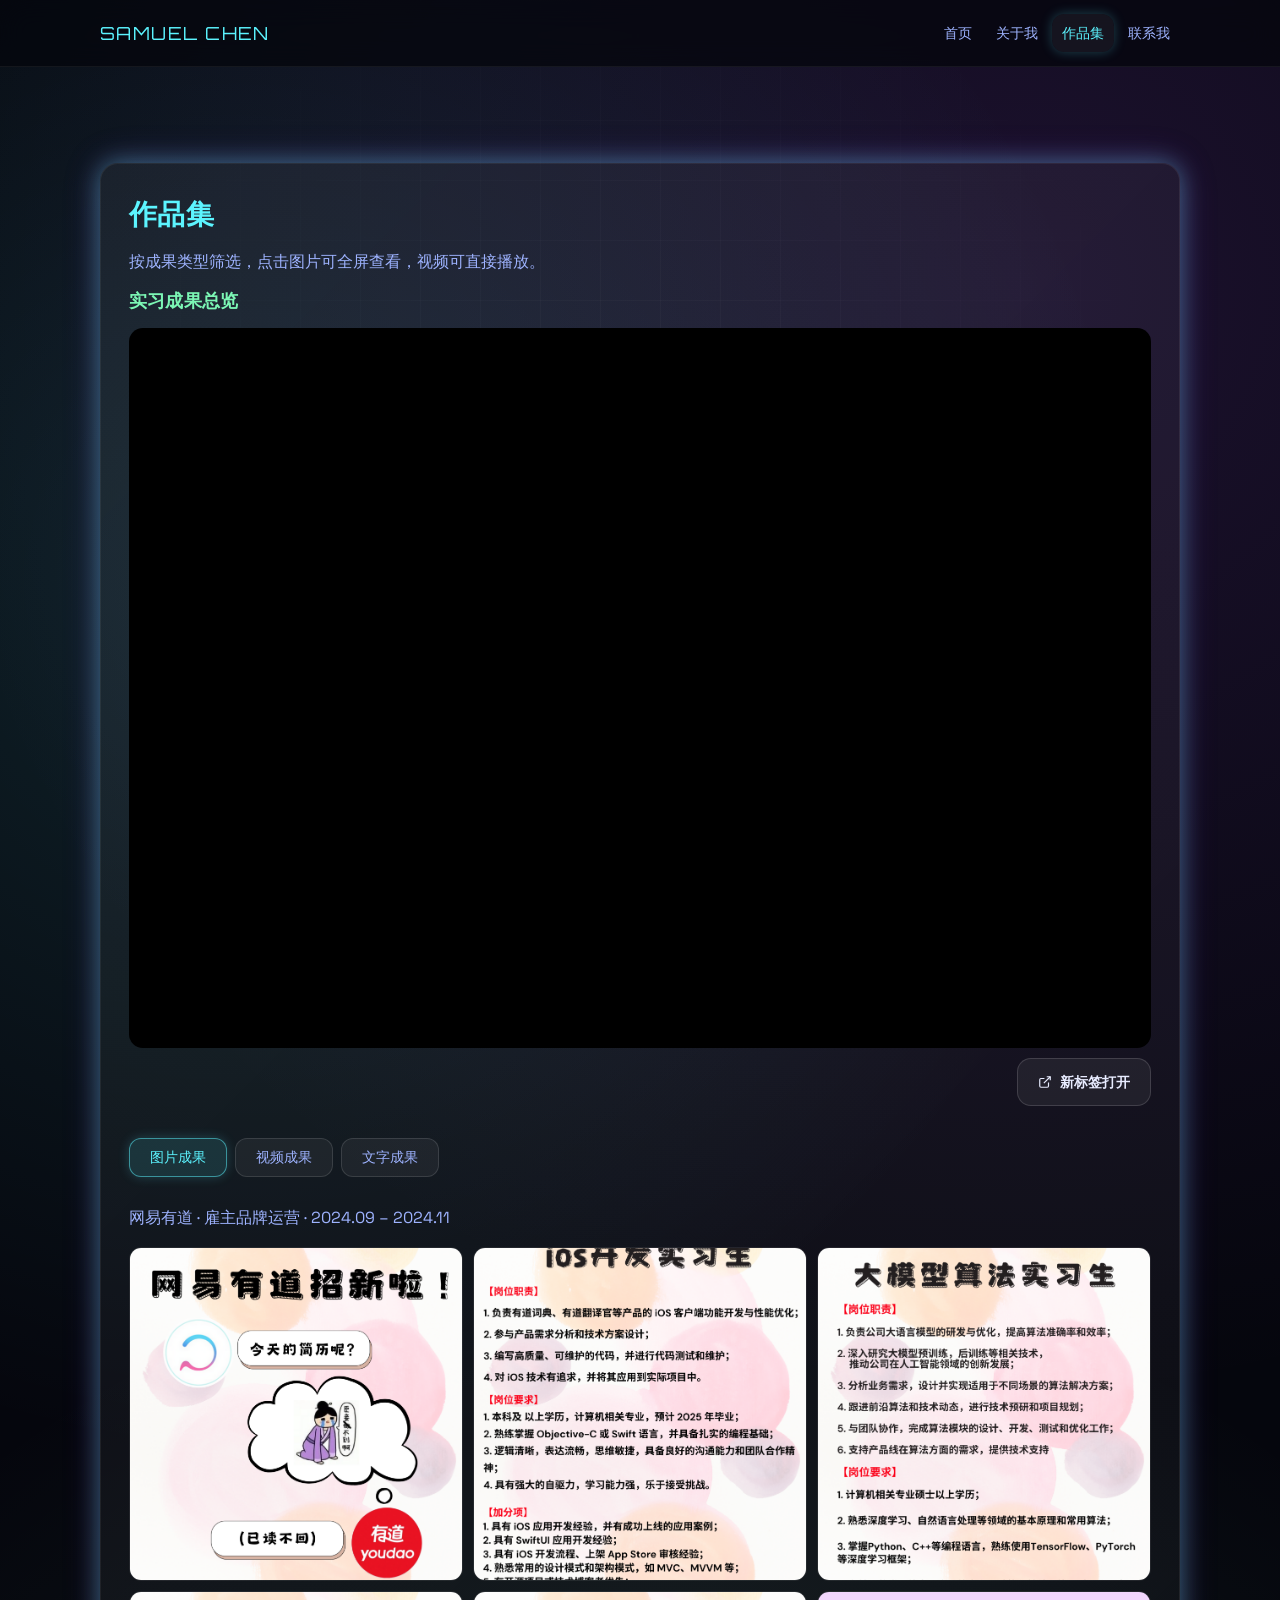
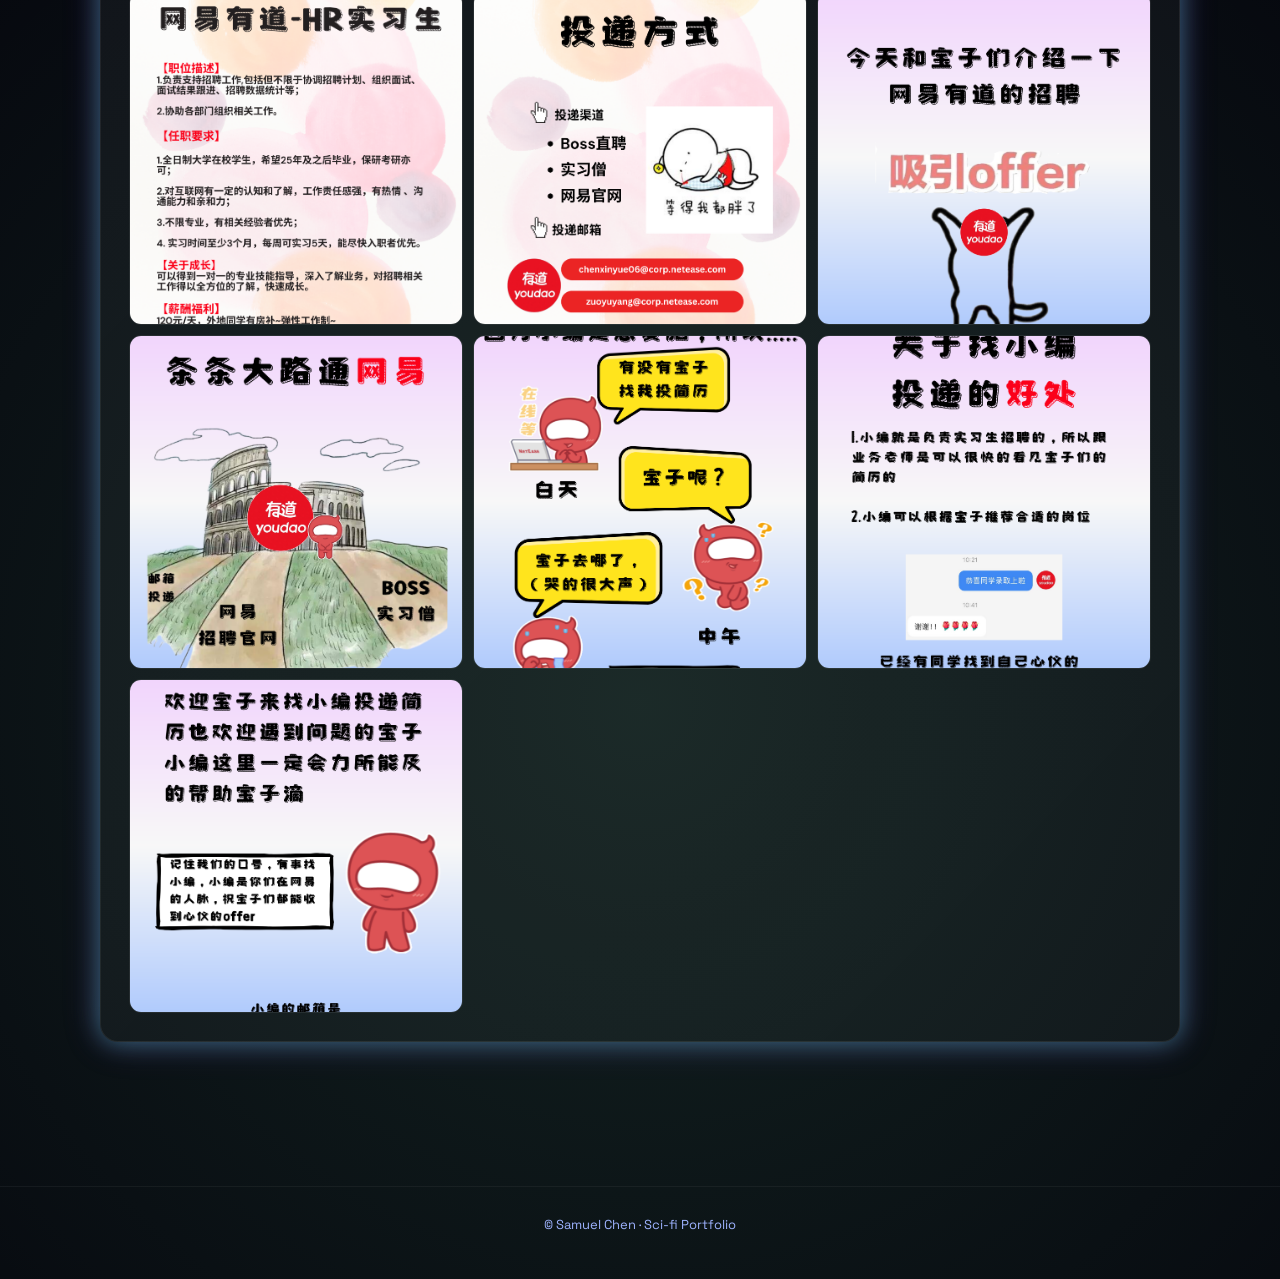
==== works.html @ e53968cc "Rebuild: multi-page portfolio with real assets - 4 independent pages: home, about, works, contact - " ====
<!DOCTYPE html>
<html lang="zh-CN">
<head>
  <meta charset="UTF-8" />
  <meta name="viewport" content="width=device-width, initial-scale=1.0" />
  <title>Samuel Chen | 作品集</title>
  <link rel="preconnect" href="https://fonts.googleapis.com">
  <link rel="preconnect" href="https://fonts.gstatic.com" crossorigin>
  <link href="https://fonts.googleapis.com/css2?family=Space+Grotesk:wght@400;500;600;700&family=Orbitron:wght@600&display=swap" rel="stylesheet">
  <link rel="stylesheet" href="style.css">
  <style>
    .tabs {
      display: flex;
      gap: 8px;
      margin-bottom: 28px;
      flex-wrap: wrap;
    }
    .tab {
      padding: 9px 20px;
      border-radius: 12px;
      border: 1px solid rgba(255,255,255,0.12);
      background: var(--panel);
      color: var(--muted);
      font-size: 14px;
      font-weight: 500;
      cursor: pointer;
      transition: all 0.2s;
      font-family: inherit;
    }
    .tab:hover { color: var(--text); border-color: rgba(92,244,255,0.3); }
    .tab.active {
      background: rgba(92,244,255,0.12);
      border-color: rgba(92,244,255,0.5);
      color: var(--neon1);
      box-shadow: 0 0 12px rgba(92,244,255,0.2);
    }
    .tab-panel { display: none; }
    .tab-panel.active { display: block; }
  </style>
</head>
<body>
  <header>
    <div class="nav">
      <a class="brand" href="index.html">Samuel Chen</a>
      <nav>
        <a href="index.html">首页</a>
        <a href="about.html">关于我</a>
        <a href="works.html" class="active">作品集</a>
        <a href="contact.html">联系我</a>
      </nav>
    </div>
  </header>

  <main class="container">
    <section>
      <h2>作品集</h2>
      <p>按成果类型筛选，点击图片可全屏查看，视频可直接播放。</p>

      <!-- 实习成果总览 PDF -->
      <div style="margin-bottom:32px;">
        <h3 style="color:var(--accent);margin-bottom:12px;">实习成果总览</h3>
        <iframe
          src="assets/internship.pdf"
          style="width:100%;height:80vh;border:none;border-radius:14px;background:#000;display:block;"
          title="实习成果">
        </iframe>
        <div style="margin-top:10px;text-align:right;">
          <a class="btn secondary" href="assets/internship.pdf" target="_blank" rel="noopener">
            <svg width="14" height="14" viewBox="0 0 24 24" fill="none" stroke="currentColor" stroke-width="2"><path d="M18 13v6a2 2 0 0 1-2 2H5a2 2 0 0 1-2-2V8a2 2 0 0 1 2-2h6"/><polyline points="15,3 21,3 21,9"/><line x1="10" y1="14" x2="21" y2="3"/></svg>
            新标签打开
          </a>
        </div>
      </div>

      <div class="tabs">
        <button class="tab active" data-tab="image">图片成果</button>
        <button class="tab" data-tab="video">视频成果</button>
        <button class="tab" data-tab="text">文字成果</button>
      </div>

      <!-- ① 图片成果 -->
      <div class="tab-panel active" id="panel-image">
        <p style="color:var(--muted);margin-bottom:16px;">网易有道 · 雇主品牌运营 · 2024.09 – 2024.11</p>
        <div class="gallery-grid">
          <div class="gallery-item" data-idx="0"><img src="assets/images/img1.png" alt="网易有道 图文成果 1" loading="lazy"></div>
          <div class="gallery-item" data-idx="1"><img src="assets/images/img2.png" alt="网易有道 图文成果 2" loading="lazy"></div>
          <div class="gallery-item" data-idx="2"><img src="assets/images/img3.png" alt="网易有道 图文成果 3" loading="lazy"></div>
          <div class="gallery-item" data-idx="3"><img src="assets/images/img4.png" alt="网易有道 图文成果 4" loading="lazy"></div>
          <div class="gallery-item" data-idx="4"><img src="assets/images/img5.png" alt="网易有道 图文成果 5" loading="lazy"></div>
          <div class="gallery-item" data-idx="5"><img src="assets/images/img6.png" alt="网易有道 图文成果 6" loading="lazy"></div>
          <div class="gallery-item" data-idx="6"><img src="assets/images/img7.png" alt="网易有道 图文成果 7" loading="lazy"></div>
          <div class="gallery-item" data-idx="7"><img src="assets/images/img8.png" alt="网易有道 图文成果 8" loading="lazy"></div>
          <div class="gallery-item" data-idx="8"><img src="assets/images/img9.png" alt="网易有道 图文成果 9" loading="lazy"></div>
          <div class="gallery-item" data-idx="9"><img src="assets/images/img10.png" alt="网易有道 图文成果 10" loading="lazy"></div>
        </div>
      </div>

      <!-- ② 视频成果 -->
      <div class="tab-panel" id="panel-video">
        <p style="color:var(--muted);margin-bottom:16px;">百度 · 品牌运营 · 2024.11 – 2025.02</p>
        <div class="video-list">
          <div class="video-card">
            <video controls preload="metadata" src="assets/videos/video1.mp4"></video>
            <div class="video-info">
              <h3>百度品牌短视频（一）</h3>
              <p>品牌运营 · 2024.11 – 2025.02 | 原创内容策划与脚本创作，推动账号持续增长，单条最高曝光 10w+。</p>
              <div class="metrics"><span class="metric">10w+ 曝光</span><span class="metric">粉丝月增 8%</span><span class="metric">互动 +40%</span></div>
            </div>
          </div>

          <div class="video-card">
            <video controls preload="metadata" src="assets/videos/video2.mp4"></video>
            <div class="video-info">
              <h3>百度品牌短视频（二）</h3>
              <p>品牌运营 · 2024.11 – 2025.02 | 原创内容策划与脚本创作，热点监测与物料迭代，全程数据追踪。</p>
              <div class="metrics"><span class="metric">10w+ 曝光</span><span class="metric">粉丝月增 8%</span><span class="metric">互动 +40%</span></div>
            </div>
          </div>

          <div class="video-card">
            <video controls preload="metadata" src="assets/videos/video3.mp4"></video>
            <div class="video-info">
              <h3>百度品牌短剧</h3>
              <p>品牌运营 · 2024.11 – 2025.02 | 短剧形式的品牌内容，结合热点进行创意策划与执行。</p>
              <div class="metrics"><span class="metric">10w+ 曝光</span><span class="metric">粉丝月增 8%</span><span class="metric">互动 +40%</span></div>
            </div>
          </div>
        </div>
      </div>

      <!-- ③ 文字成果 -->
      <div class="tab-panel" id="panel-text">
        <p style="color:var(--muted);margin-bottom:16px;">百度 · 品牌运营 · 2024.11 – 2025.02</p>
        <div class="text-works">
          <div class="text-work-card">
            <div class="tw-info">
              <h3>年度盛典活动脚本</h3>
              <p>百度品牌运营实习期间独立撰写的大型活动全程脚本，涵盖流程设计、串词与执行说明。</p>
            </div>
            <a class="btn" href="assets/script.pdf" target="_blank" rel="noopener">
              <svg width="15" height="15" viewBox="0 0 24 24" fill="none" stroke="currentColor" stroke-width="2"><path d="M14 2H6a2 2 0 0 0-2 2v16a2 2 0 0 0 2 2h12a2 2 0 0 0 2-2V8z"/><polyline points="14,2 14,8 20,8"/></svg>
              查看文档
            </a>
          </div>

          <div class="text-work-card">
            <div class="tw-info">
              <h3>微信公众号文章（一）</h3>
              <p>百度品牌运营期间发布的原创公众号内容，点击在微信内阅读完整文章。</p>
            </div>
            <a class="btn secondary" href="https://mp.weixin.qq.com/s/tUZ1aU0A4xrUJDQrZBd_hg" target="_blank" rel="noopener">
              <svg width="15" height="15" viewBox="0 0 24 24" fill="none" stroke="currentColor" stroke-width="2"><path d="M18 13v6a2 2 0 0 1-2 2H5a2 2 0 0 1-2-2V8a2 2 0 0 1 2-2h6"/><polyline points="15,3 21,3 21,9"/><line x1="10" y1="14" x2="21" y2="3"/></svg>
              阅读原文
            </a>
          </div>

          <div class="text-work-card">
            <div class="tw-info">
              <h3>微信公众号文章（二）</h3>
              <p>百度品牌运营期间发布的原创公众号内容，点击在微信内阅读完整文章。</p>
            </div>
            <a class="btn secondary" href="https://mp.weixin.qq.com/s/Zui4_V0r4p8BvNAbmGuzNw" target="_blank" rel="noopener">
              <svg width="15" height="15" viewBox="0 0 24 24" fill="none" stroke="currentColor" stroke-width="2"><path d="M18 13v6a2 2 0 0 1-2 2H5a2 2 0 0 1-2-2V8a2 2 0 0 1 2-2h6"/><polyline points="15,3 21,3 21,9"/><line x1="10" y1="14" x2="21" y2="3"/></svg>
              阅读原文
            </a>
          </div>
        </div>
      </div>

    </section>
  </main>

  <footer>© Samuel Chen · Sci-fi Portfolio</footer>

  <!-- Lightbox -->
  <div class="lightbox" id="lightbox" onclick="if(event.target===this)closeLightbox()">
    <button class="lb-close" onclick="closeLightbox()">✕</button>
    <button class="lb-prev" onclick="shiftLightbox(-1)">‹</button>
    <img id="lbImg" src="" alt="">
    <button class="lb-next" onclick="shiftLightbox(1)">›</button>
  </div>

  <script>
    // Tab 切换
    document.querySelectorAll('.tab').forEach(btn => {
      btn.addEventListener('click', () => {
        document.querySelectorAll('.tab').forEach(t => t.classList.remove('active'));
        document.querySelectorAll('.tab-panel').forEach(p => p.classList.remove('active'));
        btn.classList.add('active');
        document.getElementById('panel-' + btn.dataset.tab).classList.add('active');
      });
    });

    // Lightbox
    const images = Array.from({length: 10}, (_, i) => `assets/images/img${i+1}.png`);
    let current = 0;

    document.querySelectorAll('.gallery-item').forEach(item => {
      item.addEventListener('click', () => openLightbox(parseInt(item.dataset.idx)));
    });

    function openLightbox(idx) {
      current = idx;
      document.getElementById('lbImg').src = images[idx];
      document.getElementById('lightbox').classList.add('open');
      document.body.style.overflow = 'hidden';
    }
    function closeLightbox() {
      document.getElementById('lightbox').classList.remove('open');
      document.body.style.overflow = '';
    }
    function shiftLightbox(dir) {
      current = (current + dir + images.length) % images.length;
      document.getElementById('lbImg').src = images[current];
    }
    document.addEventListener('keydown', e => {
      if (!document.getElementById('lightbox').classList.contains('open')) return;
      if (e.key === 'Escape') closeLightbox();
      if (e.key === 'ArrowLeft') shiftLightbox(-1);
      if (e.key === 'ArrowRight') shiftLightbox(1);
    });
  </script>
</body>
</html>
---- style.css ----
:root {
  --bg: #05060d;
  --panel: rgba(255, 255, 255, 0.05);
  --panel-strong: rgba(255, 255, 255, 0.08);
  --grid: rgba(255, 255, 255, 0.06);
  --text: #e8ecff;
  --muted: #9eb3ff;
  --neon1: #5cf4ff;
  --neon2: #a855f7;
  --accent: #7cf7b5;
  --shadow: 0 0 24px rgba(92, 244, 255, 0.35), 0 0 36px rgba(168, 85, 247, 0.25);
  --radius: 18px;
  --max-width: 1120px;
}
* { box-sizing: border-box; }
body {
  margin: 0;
  font-family: "Space Grotesk", "Inter", system-ui, -apple-system, sans-serif;
  color: var(--text);
  background: radial-gradient(circle at 20% 20%, rgba(92, 244, 255, 0.12), transparent 35%),
              radial-gradient(circle at 80% 10%, rgba(168, 85, 247, 0.14), transparent 40%),
              radial-gradient(circle at 50% 80%, rgba(124, 247, 181, 0.12), transparent 45%),
              var(--bg);
  min-height: 100vh;
  line-height: 1.6;
}
body::before {
  content: "";
  position: fixed;
  inset: 0;
  background-image:
    linear-gradient(var(--grid) 1px, transparent 1px),
    linear-gradient(90deg, var(--grid) 1px, transparent 1px);
  background-size: 60px 60px;
  mask-image: radial-gradient(circle at 50% 50%, rgba(0,0,0,0.55), rgba(0,0,0,0.05) 70%, transparent 80%);
  pointer-events: none;
  z-index: -1;
}
header {
  position: sticky;
  top: 0;
  z-index: 100;
  backdrop-filter: blur(14px);
  background: rgba(5, 6, 13, 0.75);
  border-bottom: 1px solid rgba(255, 255, 255, 0.06);
}
.nav {
  margin: 0 auto;
  max-width: var(--max-width);
  padding: 14px 20px;
  display: flex;
  align-items: center;
  justify-content: space-between;
  gap: 12px;
}
.brand {
  font-family: "Orbitron", sans-serif;
  font-size: 18px;
  letter-spacing: 0.08em;
  color: var(--neon1);
  text-transform: uppercase;
  text-decoration: none;
}
nav {
  display: flex;
  flex-wrap: wrap;
  gap: 4px;
}
nav a {
  color: var(--muted);
  text-decoration: none;
  font-size: 14px;
  padding: 8px 10px;
  border-radius: 12px;
  transition: all 0.2s ease;
}
nav a:hover, nav a.active {
  color: var(--text);
  background: var(--panel);
  box-shadow: 0 0 12px rgba(92, 244, 255, 0.25);
}
nav a.active { color: var(--neon1); }
.container {
  max-width: var(--max-width);
  margin: 0 auto;
  padding: 48px 20px 80px;
}
section {
  margin-top: 48px;
  padding: 28px;
  background: linear-gradient(135deg, var(--panel), rgba(255, 255, 255, 0.03));
  border: 1px solid rgba(255, 255, 255, 0.07);
  border-radius: var(--radius);
  box-shadow: var(--shadow);
}
h1, h2, h3 { margin: 0 0 12px; letter-spacing: 0.01em; }
h1 { font-size: clamp(32px, 4vw, 44px); }
h2 { font-size: clamp(22px, 3vw, 28px); color: var(--neon1); }
h3 { font-size: 18px; color: var(--accent); }
p { margin: 0 0 12px; color: var(--muted); }
.tag {
  display: inline-flex;
  align-items: center;
  gap: 6px;
  padding: 6px 12px;
  border-radius: 12px;
  background: rgba(92, 244, 255, 0.12);
  border: 1px solid rgba(92, 244, 255, 0.4);
  color: var(--text);
  font-size: 13px;
}
.btn {
  display: inline-flex;
  align-items: center;
  gap: 8px;
  padding: 12px 20px;
  border-radius: 14px;
  background: linear-gradient(120deg, rgba(92, 244, 255, 0.15), rgba(168, 85, 247, 0.2));
  color: var(--text);
  text-decoration: none;
  border: 1px solid rgba(92, 244, 255, 0.4);
  box-shadow: var(--shadow);
  transition: all 0.2s ease;
  font-weight: 600;
  font-size: 14px;
  cursor: pointer;
  font-family: inherit;
}
.btn:hover {
  transform: translateY(-1px) scale(1.01);
  box-shadow: 0 0 24px rgba(92, 244, 255, 0.45), 0 0 28px rgba(168, 85, 247, 0.35);
}
.btn.secondary {
  background: rgba(255, 255, 255, 0.06);
  border-color: rgba(255, 255, 255, 0.14);
  box-shadow: none;
}
.btn-row { display: flex; gap: 10px; flex-wrap: wrap; margin-top: 20px; }
.pill-row { display: flex; flex-wrap: wrap; gap: 10px; margin: 12px 0; }
.cards {
  display: grid;
  grid-template-columns: repeat(auto-fit, minmax(280px, 1fr));
  gap: 16px;
  margin-top: 16px;
}
.card {
  padding: 18px;
  border-radius: var(--radius);
  background: var(--panel);
  border: 1px solid rgba(255, 255, 255, 0.08);
  transition: all 0.2s ease;
}
.card:hover {
  transform: translateY(-2px);
  border-color: rgba(92, 244, 255, 0.4);
  box-shadow: 0 0 18px rgba(92, 244, 255, 0.28);
}
.card small { color: var(--muted); font-size: 12px; }
.metrics {
  display: flex;
  flex-wrap: wrap;
  gap: 8px;
  margin: 10px 0;
}
.metric {
  padding: 5px 10px;
  border-radius: 10px;
  background: rgba(168, 85, 247, 0.12);
  border: 1px solid rgba(168, 85, 247, 0.35);
  font-size: 12px;
  color: var(--text);
}
/* Photo placeholder */
.photo-wrap {
  display: flex;
  justify-content: center;
  align-items: center;
}
.photo {
  width: 200px;
  height: 200px;
  border-radius: 50%;
  object-fit: cover;
  border: 2px solid rgba(92, 244, 255, 0.4);
  box-shadow: 0 0 32px rgba(92, 244, 255, 0.3);
}
.photo-placeholder {
  width: 200px;
  height: 200px;
  border-radius: 50%;
  background: var(--panel-strong);
  border: 2px dashed rgba(92, 244, 255, 0.4);
  display: flex;
  flex-direction: column;
  align-items: center;
  justify-content: center;
  color: var(--muted);
  font-size: 13px;
  text-align: center;
  gap: 8px;
}
.photo-placeholder svg { opacity: 0.4; }
footer {
  text-align: center;
  color: var(--muted);
  padding: 28px 12px 44px;
  font-size: 13px;
  border-top: 1px solid rgba(255,255,255,0.05);
  margin-top: 64px;
}
@media (max-width: 768px) {
  .container { padding: 32px 16px 60px; }
  section { padding: 20px; }
}

/* ── Gallery (图片成果) ── */
.gallery-grid {
  display: grid;
  grid-template-columns: repeat(3, 1fr);
  gap: 10px;
}
.gallery-item {
  aspect-ratio: 1;
  border-radius: 12px;
  overflow: hidden;
  cursor: pointer;
  border: 1px solid rgba(255,255,255,0.08);
  transition: all 0.2s;
}
.gallery-item:hover {
  border-color: rgba(124,247,181,0.5);
  box-shadow: 0 0 16px rgba(124,247,181,0.25);
  transform: scale(1.02);
}
.gallery-item img {
  width: 100%; height: 100%;
  object-fit: cover;
  display: block;
}
@media (max-width: 600px) {
  .gallery-grid { grid-template-columns: repeat(2, 1fr); }
}

/* ── Video cards (视频成果) ── */
.video-list { display: flex; flex-direction: column; gap: 20px; }
.video-card {
  border-radius: var(--radius);
  background: var(--panel);
  border: 1px solid rgba(255,255,255,0.08);
  overflow: hidden;
}
.video-card video {
  width: 100%;
  max-height: 360px;
  background: #000;
  display: block;
}
.video-info { padding: 16px 20px; }
.video-info h3 { margin-bottom: 6px; }

/* ── Text work cards (文字成果) ── */
.text-works { display: flex; flex-direction: column; gap: 14px; }
.text-work-card {
  padding: 20px 24px;
  border-radius: var(--radius);
  background: var(--panel);
  border: 1px solid rgba(255,255,255,0.08);
  display: flex;
  align-items: center;
  justify-content: space-between;
  gap: 20px;
  flex-wrap: wrap;
  transition: all 0.2s;
}
.text-work-card:hover {
  border-color: rgba(168,85,247,0.4);
  box-shadow: 0 0 16px rgba(168,85,247,0.2);
}
.text-work-card .tw-info h3 { margin-bottom: 4px; }
.text-work-card .tw-info p { margin: 0; font-size: 13px; }

/* ── Lightbox ── */
.lightbox {
  display: none;
  position: fixed;
  inset: 0;
  background: rgba(5,6,13,0.94);
  backdrop-filter: blur(12px);
  z-index: 300;
  align-items: center;
  justify-content: center;
  padding: 20px;
}
.lightbox.open { display: flex; }
.lightbox img {
  max-width: 92vw;
  max-height: 88vh;
  object-fit: contain;
  border-radius: 12px;
  box-shadow: 0 0 60px rgba(92,244,255,0.2);
}
.lb-close {
  position: fixed;
  top: 18px; right: 22px;
  background: rgba(255,255,255,0.08);
  border: none;
  color: var(--text);
  font-size: 22px;
  width: 40px; height: 40px;
  border-radius: 50%;
  cursor: pointer;
  display: flex; align-items: center; justify-content: center;
  transition: background 0.2s;
}
.lb-close:hover { background: rgba(255,255,255,0.16); }
.lb-prev, .lb-next {
  position: fixed;
  top: 50%; transform: translateY(-50%);
  background: rgba(255,255,255,0.08);
  border: none;
  color: var(--text);
  font-size: 20px;
  width: 44px; height: 44px;
  border-radius: 50%;
  cursor: pointer;
  display: flex; align-items: center; justify-content: center;
  transition: background 0.2s;
}
.lb-prev { left: 16px; }
.lb-next { right: 16px; }
.lb-prev:hover, .lb-next:hover { background: rgba(255,255,255,0.18); }
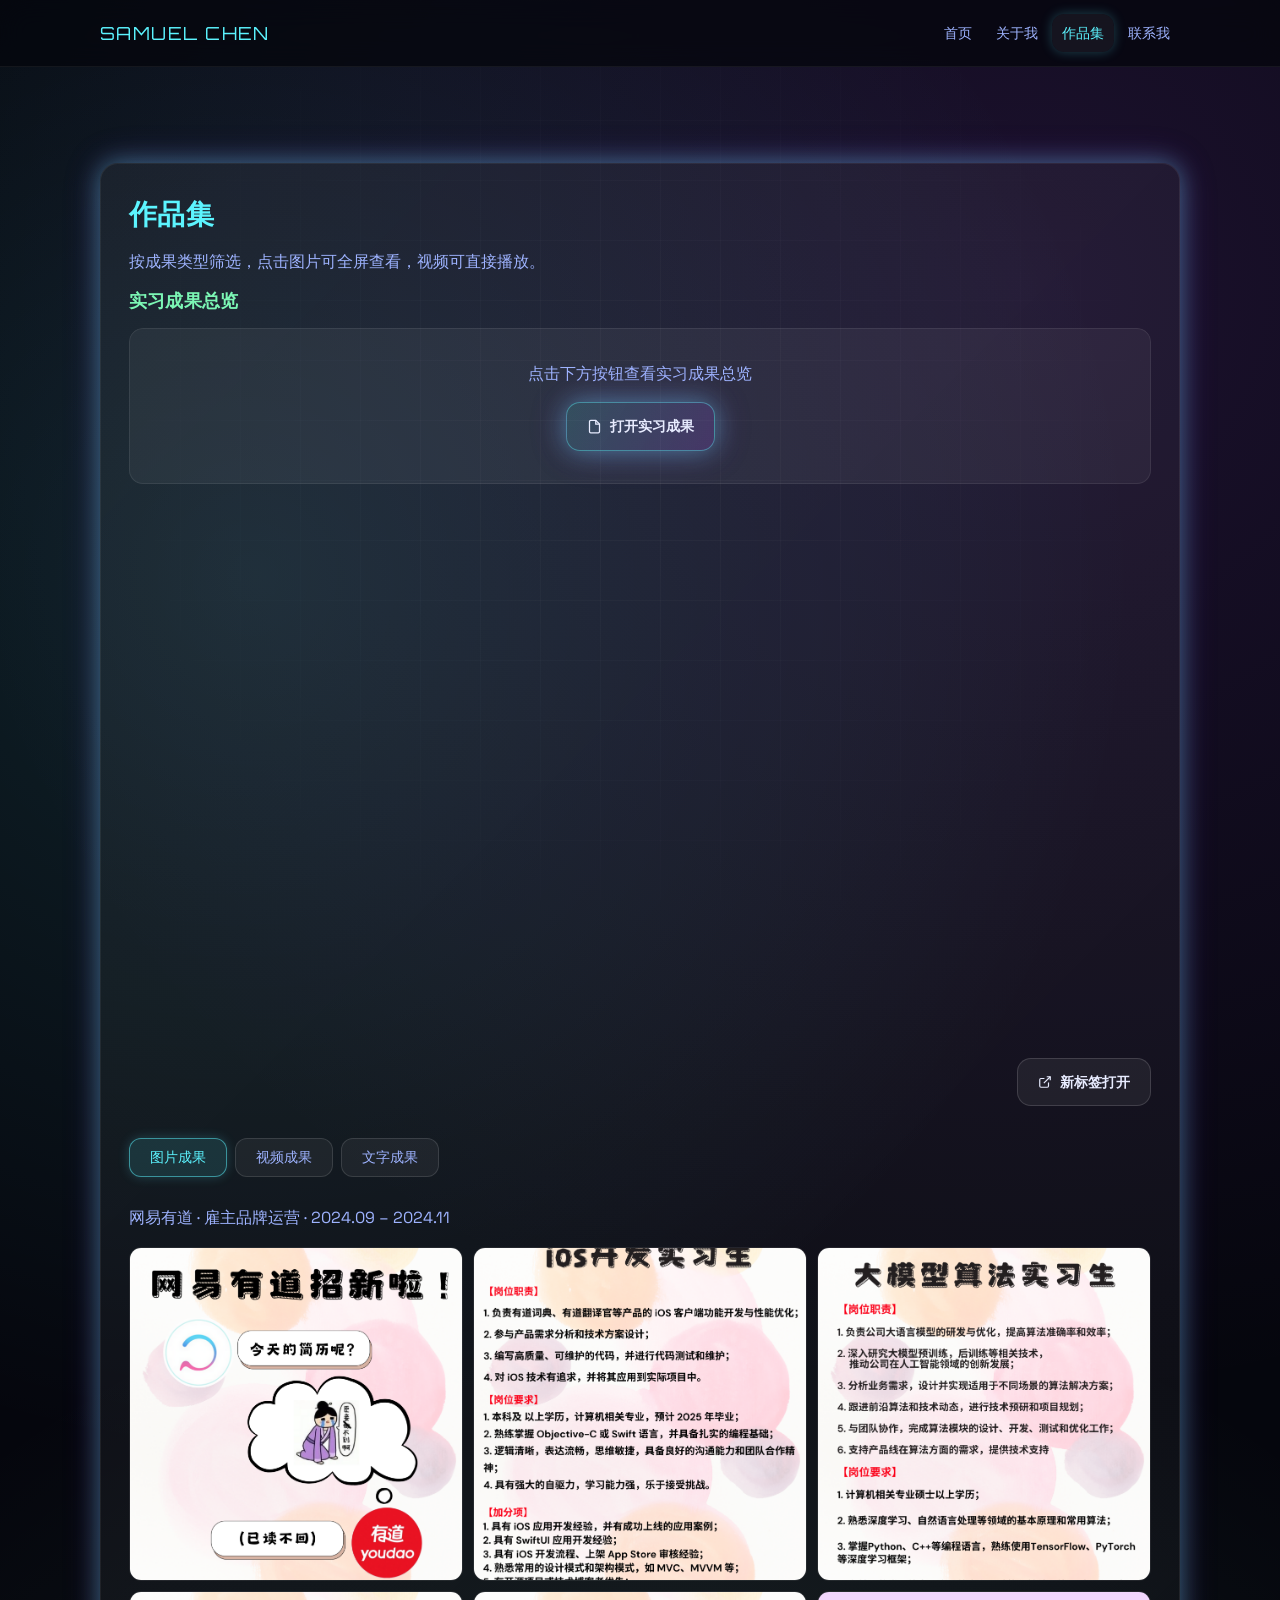
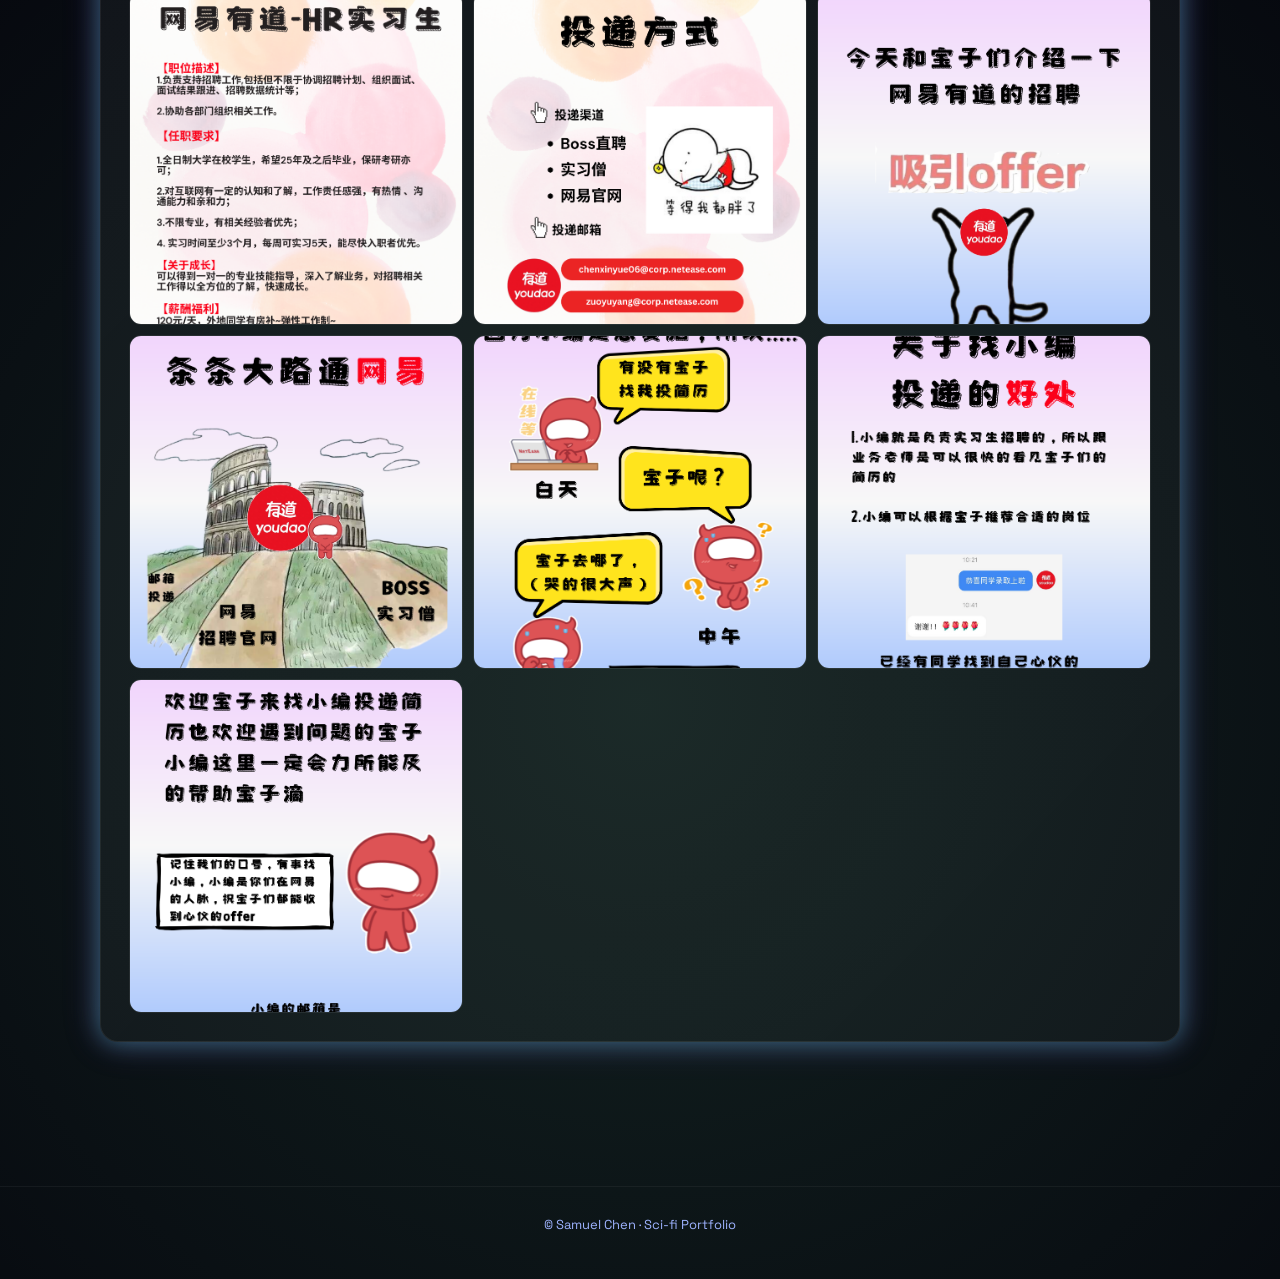
==== commit fe5dc6da: "Fix mobile: replace PDF iframe with object tag, disable video preload" ====
--- a/works.html
+++ b/works.html
@@ -59,11 +59,19 @@
       <!-- 实习成果总览 PDF -->
       <div style="margin-bottom:32px;">
         <h3 style="color:var(--accent);margin-bottom:12px;">实习成果总览</h3>
-        <iframe
-          src="assets/internship.pdf"
-          style="width:100%;height:80vh;border:none;border-radius:14px;background:#000;display:block;"
-          title="实习成果">
-        </iframe>
+        <!-- 桌面端内嵌预览 -->
+        <object data="assets/internship.pdf" type="application/pdf"
+          style="width:100%;height:80vh;border:none;border-radius:14px;display:block;"
+          class="pdf-desktop">
+          <!-- 移动端或不支持内嵌时显示按钮 -->
+          <div style="padding:32px;background:var(--panel);border-radius:14px;border:1px solid rgba(255,255,255,0.08);text-align:center;">
+            <p style="margin-bottom:16px;">点击下方按钮查看实习成果总览</p>
+            <a class="btn" href="assets/internship.pdf" target="_blank" rel="noopener">
+              <svg width="15" height="15" viewBox="0 0 24 24" fill="none" stroke="currentColor" stroke-width="2"><path d="M14 2H6a2 2 0 0 0-2 2v16a2 2 0 0 0 2 2h12a2 2 0 0 0 2-2V8z"/><polyline points="14,2 14,8 20,8"/></svg>
+              打开实习成果
+            </a>
+          </div>
+        </object>
         <div style="margin-top:10px;text-align:right;">
           <a class="btn secondary" href="assets/internship.pdf" target="_blank" rel="noopener">
             <svg width="14" height="14" viewBox="0 0 24 24" fill="none" stroke="currentColor" stroke-width="2"><path d="M18 13v6a2 2 0 0 1-2 2H5a2 2 0 0 1-2-2V8a2 2 0 0 1 2-2h6"/><polyline points="15,3 21,3 21,9"/><line x1="10" y1="14" x2="21" y2="3"/></svg>
@@ -100,7 +108,7 @@
         <p style="color:var(--muted);margin-bottom:16px;">百度 · 品牌运营 · 2024.11 – 2025.02</p>
         <div class="video-list">
           <div class="video-card">
-            <video controls preload="metadata" src="assets/videos/video1.mp4"></video>
+            <video controls preload="none" src="assets/videos/video1.mp4"></video>
             <div class="video-info">
               <h3>百度品牌短视频（一）</h3>
               <p>品牌运营 · 2024.11 – 2025.02 | 原创内容策划与脚本创作，推动账号持续增长，单条最高曝光 10w+。</p>
@@ -109,7 +117,7 @@
           </div>
 
           <div class="video-card">
-            <video controls preload="metadata" src="assets/videos/video2.mp4"></video>
+            <video controls preload="none" src="assets/videos/video2.mp4"></video>
             <div class="video-info">
               <h3>百度品牌短视频（二）</h3>
               <p>品牌运营 · 2024.11 – 2025.02 | 原创内容策划与脚本创作，热点监测与物料迭代，全程数据追踪。</p>
@@ -118,7 +126,7 @@
           </div>
 
           <div class="video-card">
-            <video controls preload="metadata" src="assets/videos/video3.mp4"></video>
+            <video controls preload="none" src="assets/videos/video3.mp4"></video>
             <div class="video-info">
               <h3>百度品牌短剧</h3>
               <p>品牌运营 · 2024.11 – 2025.02 | 短剧形式的品牌内容，结合热点进行创意策划与执行。</p>
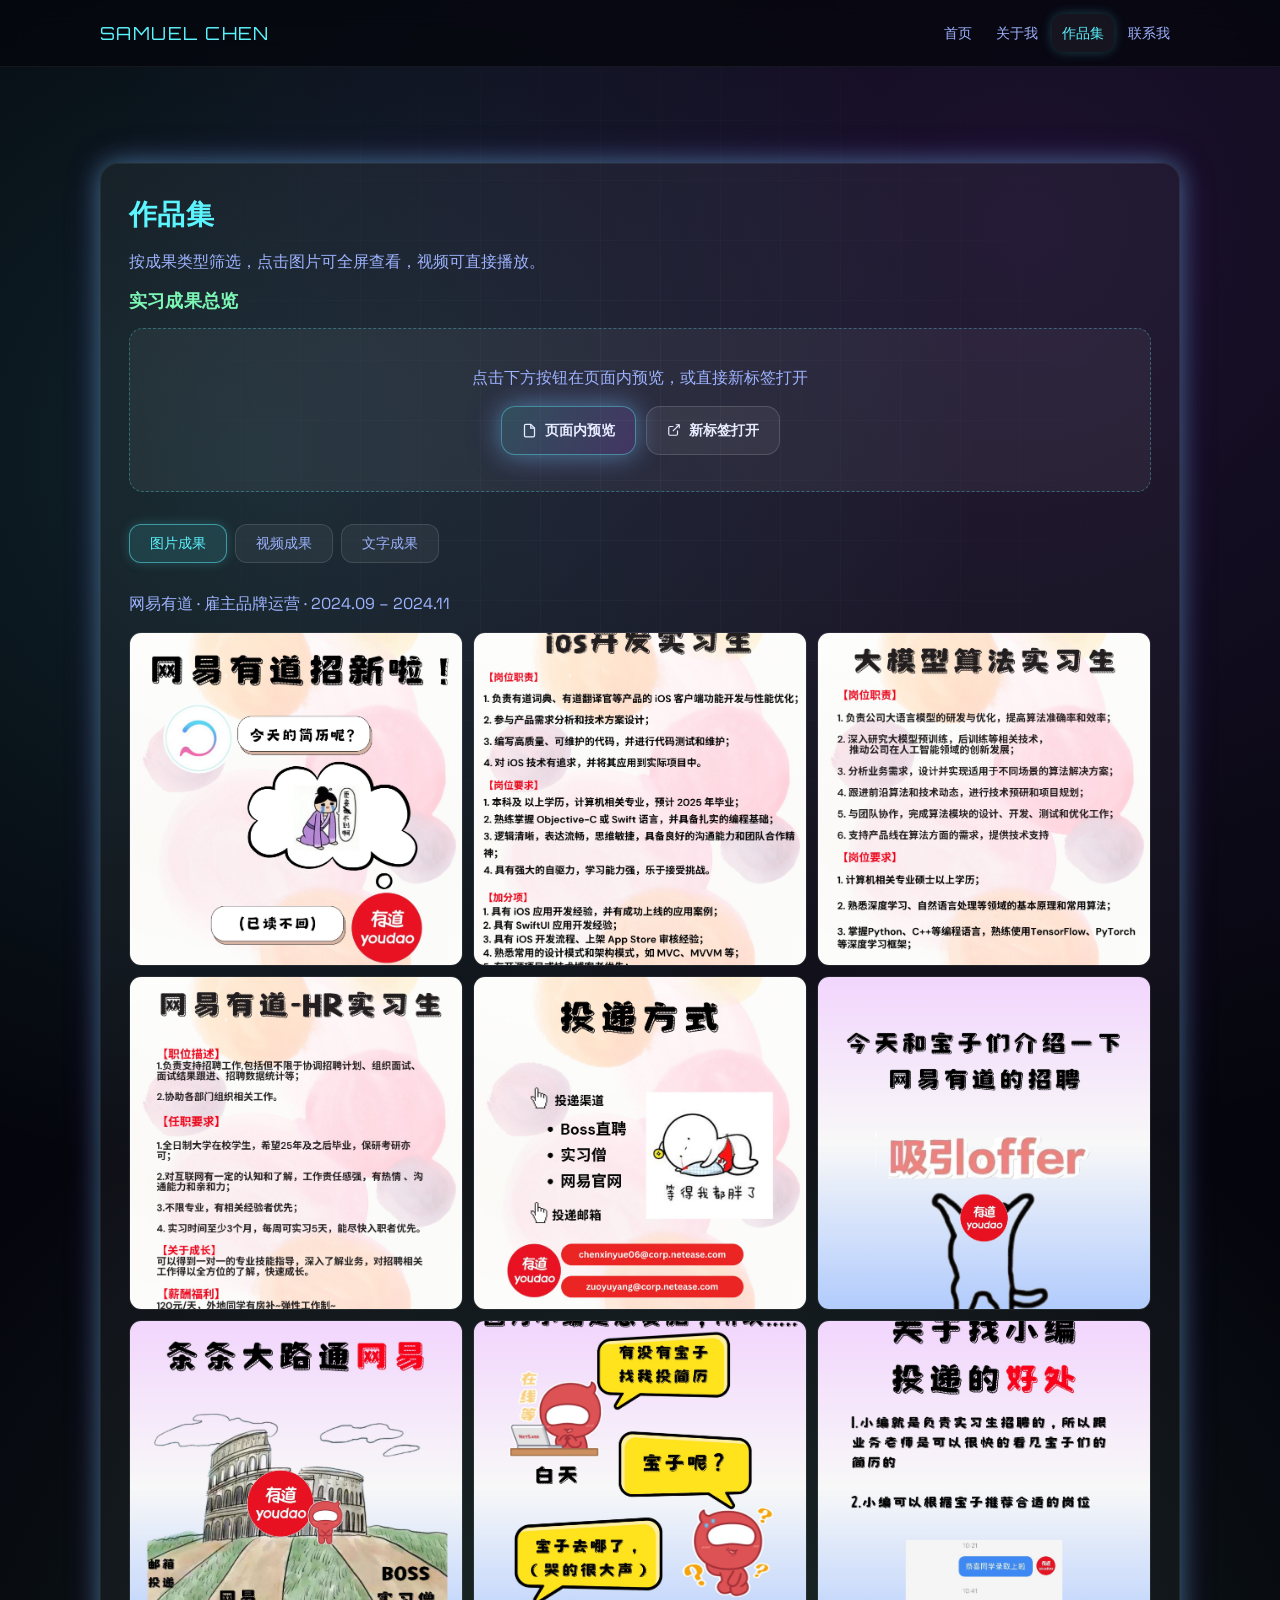
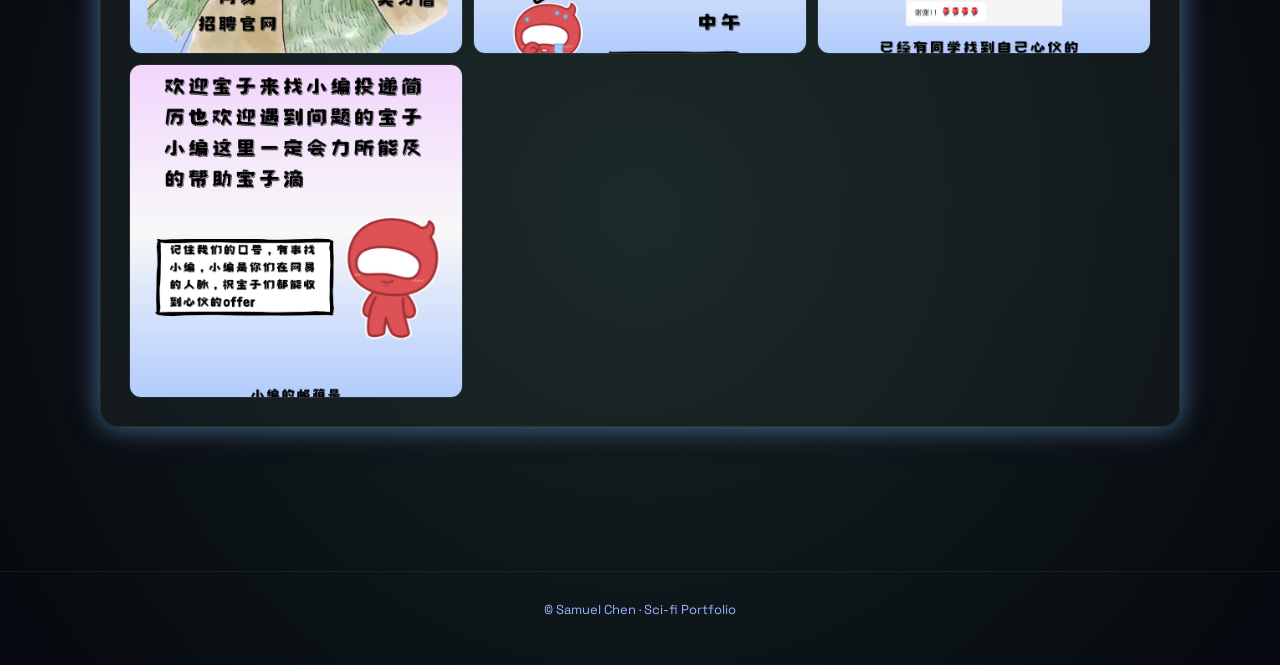
==== commit d7064d4e: "Perf: compress images 84% (PNG->JPEG), lazy-load PDF" ====
--- a/works.html
+++ b/works.html
@@ -56,27 +56,29 @@
       <h2>作品集</h2>
       <p>按成果类型筛选，点击图片可全屏查看，视频可直接播放。</p>
 
-      <!-- 实习成果总览 PDF -->
+      <!-- 实习成果总览 PDF（点击加载，避免拖慢页面） -->
       <div style="margin-bottom:32px;">
         <h3 style="color:var(--accent);margin-bottom:12px;">实习成果总览</h3>
-        <!-- 桌面端内嵌预览 -->
-        <object data="assets/internship.pdf" type="application/pdf"
-          style="width:100%;height:80vh;border:none;border-radius:14px;display:block;"
-          class="pdf-desktop">
-          <!-- 移动端或不支持内嵌时显示按钮 -->
-          <div style="padding:32px;background:var(--panel);border-radius:14px;border:1px solid rgba(255,255,255,0.08);text-align:center;">
-            <p style="margin-bottom:16px;">点击下方按钮查看实习成果总览</p>
-            <a class="btn" href="assets/internship.pdf" target="_blank" rel="noopener">
+        <div id="pdfPlaceholder" style="padding:36px;background:var(--panel);border-radius:14px;border:1px dashed rgba(92,244,255,0.3);text-align:center;">
+          <p style="margin-bottom:16px;">点击下方按钮在页面内预览，或直接新标签打开</p>
+          <div style="display:flex;gap:10px;justify-content:center;flex-wrap:wrap;">
+            <button class="btn" onclick="loadPDF()">
               <svg width="15" height="15" viewBox="0 0 24 24" fill="none" stroke="currentColor" stroke-width="2"><path d="M14 2H6a2 2 0 0 0-2 2v16a2 2 0 0 0 2 2h12a2 2 0 0 0 2-2V8z"/><polyline points="14,2 14,8 20,8"/></svg>
-              打开实习成果
-            </a>
-          </div>
-        </object>
-        <div style="margin-top:10px;text-align:right;">
-          <a class="btn secondary" href="assets/internship.pdf" target="_blank" rel="noopener">
-            <svg width="14" height="14" viewBox="0 0 24 24" fill="none" stroke="currentColor" stroke-width="2"><path d="M18 13v6a2 2 0 0 1-2 2H5a2 2 0 0 1-2-2V8a2 2 0 0 1 2-2h6"/><polyline points="15,3 21,3 21,9"/><line x1="10" y1="14" x2="21" y2="3"/></svg>
-            新标签打开
-          </a>
+              页面内预览
+            </button>
+            <a class="btn secondary" href="assets/internship.pdf" target="_blank" rel="noopener">
+              <svg width="14" height="14" viewBox="0 0 24 24" fill="none" stroke="currentColor" stroke-width="2"><path d="M18 13v6a2 2 0 0 1-2 2H5a2 2 0 0 1-2-2V8a2 2 0 0 1 2-2h6"/><polyline points="15,3 21,3 21,9"/><line x1="10" y1="14" x2="21" y2="3"/></svg>
+              新标签打开
+            </a>
+          </div>
+        </div>
+        <div id="pdfEmbed" style="display:none;">
+          <object data="assets/internship.pdf" type="application/pdf"
+            style="width:100%;height:80vh;border:none;border-radius:14px;display:block;">
+          </object>
+          <div style="margin-top:10px;text-align:right;">
+            <a class="btn secondary" href="assets/internship.pdf" target="_blank" rel="noopener">新标签打开</a>
+          </div>
         </div>
       </div>
 
@@ -90,16 +92,16 @@
       <div class="tab-panel active" id="panel-image">
         <p style="color:var(--muted);margin-bottom:16px;">网易有道 · 雇主品牌运营 · 2024.09 – 2024.11</p>
         <div class="gallery-grid">
-          <div class="gallery-item" data-idx="0"><img src="assets/images/img1.png" alt="网易有道 图文成果 1" loading="lazy"></div>
-          <div class="gallery-item" data-idx="1"><img src="assets/images/img2.png" alt="网易有道 图文成果 2" loading="lazy"></div>
-          <div class="gallery-item" data-idx="2"><img src="assets/images/img3.png" alt="网易有道 图文成果 3" loading="lazy"></div>
-          <div class="gallery-item" data-idx="3"><img src="assets/images/img4.png" alt="网易有道 图文成果 4" loading="lazy"></div>
-          <div class="gallery-item" data-idx="4"><img src="assets/images/img5.png" alt="网易有道 图文成果 5" loading="lazy"></div>
-          <div class="gallery-item" data-idx="5"><img src="assets/images/img6.png" alt="网易有道 图文成果 6" loading="lazy"></div>
-          <div class="gallery-item" data-idx="6"><img src="assets/images/img7.png" alt="网易有道 图文成果 7" loading="lazy"></div>
-          <div class="gallery-item" data-idx="7"><img src="assets/images/img8.png" alt="网易有道 图文成果 8" loading="lazy"></div>
-          <div class="gallery-item" data-idx="8"><img src="assets/images/img9.png" alt="网易有道 图文成果 9" loading="lazy"></div>
-          <div class="gallery-item" data-idx="9"><img src="assets/images/img10.png" alt="网易有道 图文成果 10" loading="lazy"></div>
+          <div class="gallery-item" data-idx="0"><img src="assets/images/img1.jpg" alt="网易有道 图文成果 1" loading="lazy"></div>
+          <div class="gallery-item" data-idx="1"><img src="assets/images/img2.jpg" alt="网易有道 图文成果 2" loading="lazy"></div>
+          <div class="gallery-item" data-idx="2"><img src="assets/images/img3.jpg" alt="网易有道 图文成果 3" loading="lazy"></div>
+          <div class="gallery-item" data-idx="3"><img src="assets/images/img4.jpg" alt="网易有道 图文成果 4" loading="lazy"></div>
+          <div class="gallery-item" data-idx="4"><img src="assets/images/img5.jpg" alt="网易有道 图文成果 5" loading="lazy"></div>
+          <div class="gallery-item" data-idx="5"><img src="assets/images/img6.jpg" alt="网易有道 图文成果 6" loading="lazy"></div>
+          <div class="gallery-item" data-idx="6"><img src="assets/images/img7.jpg" alt="网易有道 图文成果 7" loading="lazy"></div>
+          <div class="gallery-item" data-idx="7"><img src="assets/images/img8.jpg" alt="网易有道 图文成果 8" loading="lazy"></div>
+          <div class="gallery-item" data-idx="8"><img src="assets/images/img9.jpg" alt="网易有道 图文成果 9" loading="lazy"></div>
+          <div class="gallery-item" data-idx="9"><img src="assets/images/img10.jpg" alt="网易有道 图文成果 10" loading="lazy"></div>
         </div>
       </div>
 
@@ -227,6 +229,11 @@
       if (e.key === 'ArrowLeft') shiftLightbox(-1);
       if (e.key === 'ArrowRight') shiftLightbox(1);
     });
+
+    function loadPDF() {
+      document.getElementById('pdfPlaceholder').style.display = 'none';
+      document.getElementById('pdfEmbed').style.display = 'block';
+    }
   </script>
 </body>
 </html>
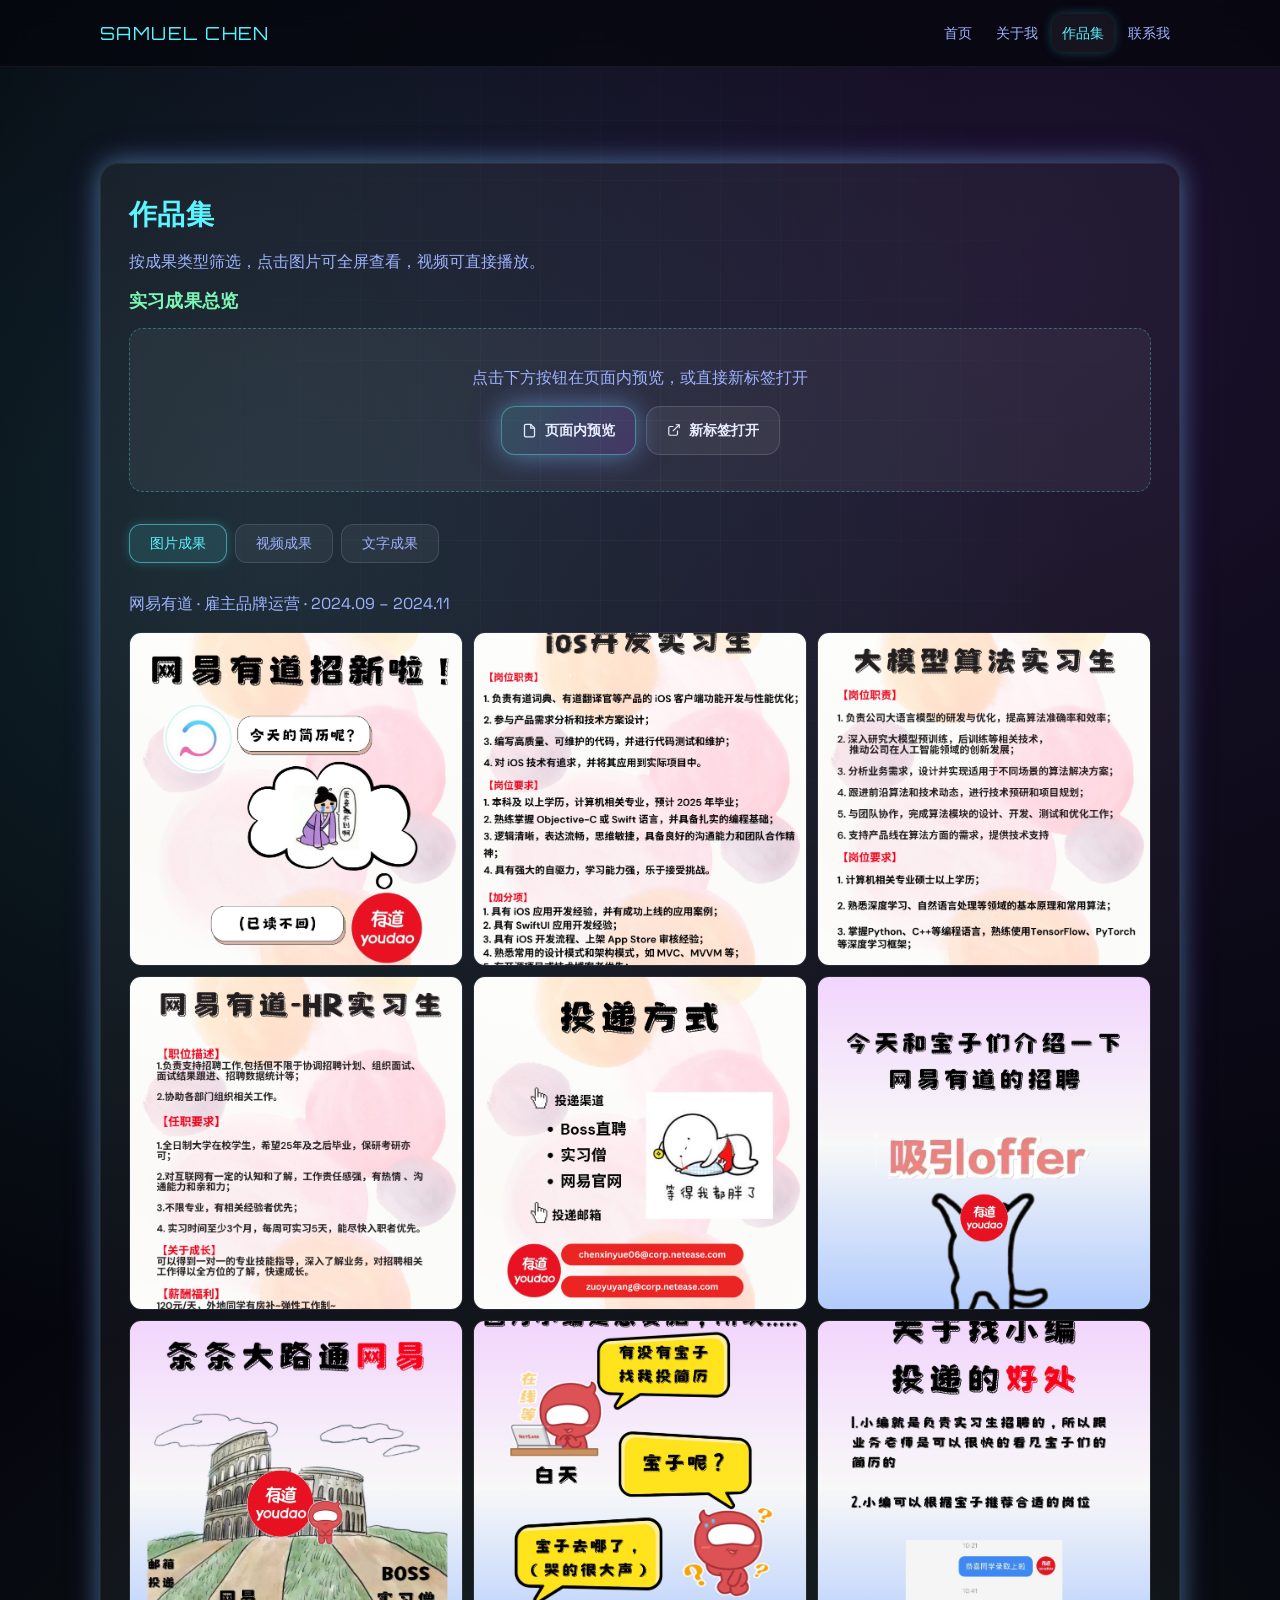
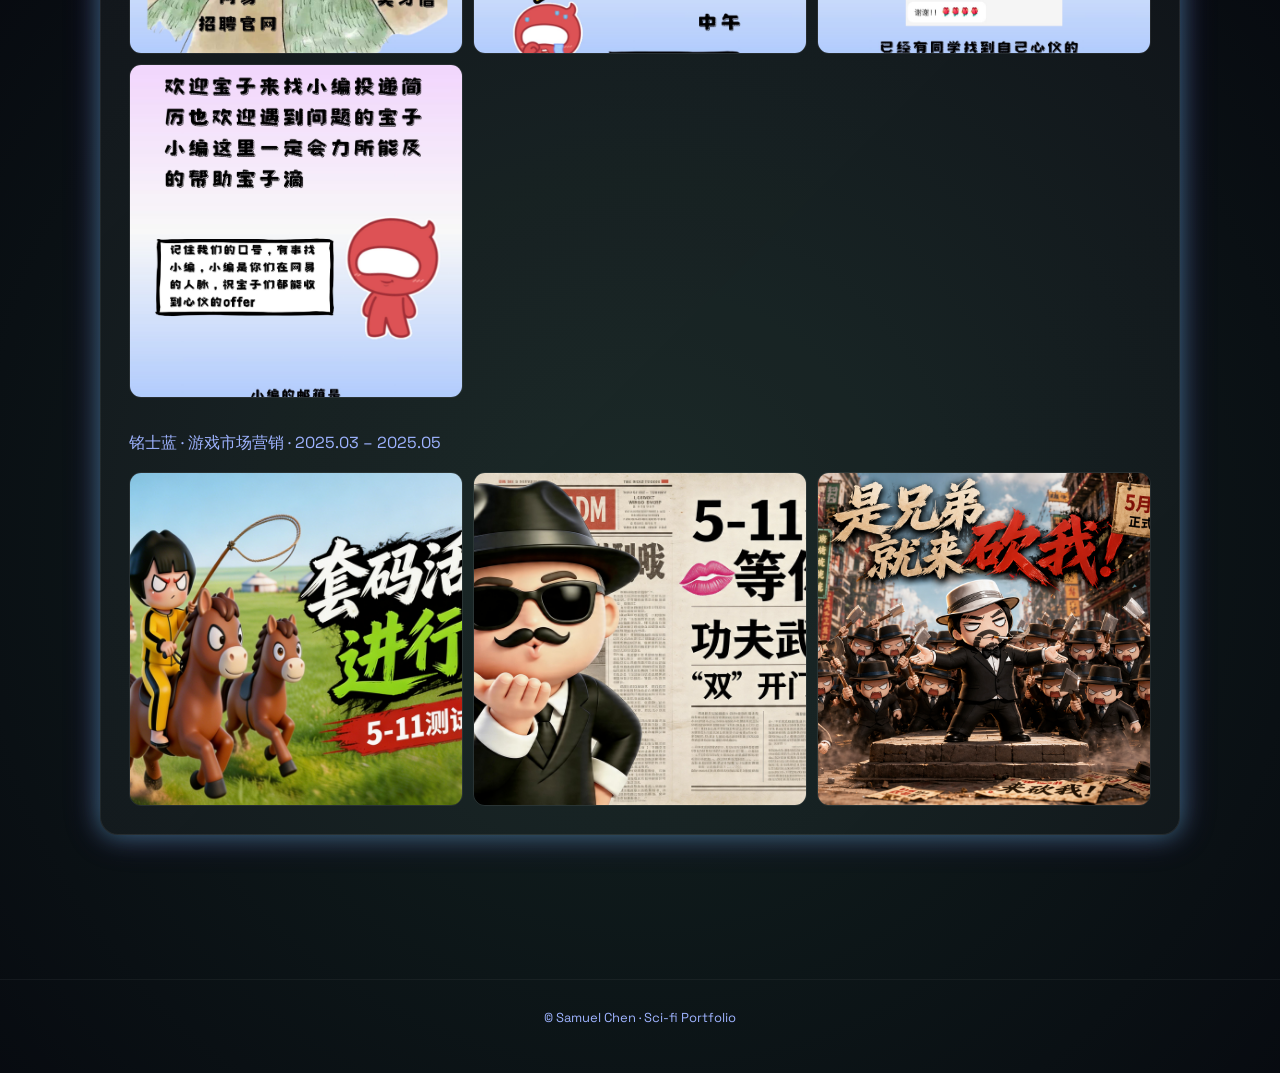
==== commit bf8c6abc: "Add 铭士蓝 game marketing internship works - Add 功夫奇遇记 AI video to video section (video4.mp4) - Add 3 功" ====
--- a/works.html
+++ b/works.html
@@ -36,6 +36,37 @@
     }
     .tab-panel { display: none; }
     .tab-panel.active { display: block; }
+    /* 视频懒加载占位 */
+    .video-placeholder {
+      width: 100%;
+      aspect-ratio: 16/9;
+      background: #0d0f1e;
+      border-radius: 12px;
+      border: 1px solid rgba(92,244,255,0.15);
+      display: flex;
+      flex-direction: column;
+      align-items: center;
+      justify-content: center;
+      cursor: pointer;
+      gap: 12px;
+      transition: border-color 0.2s, box-shadow 0.2s;
+    }
+    .video-placeholder:hover {
+      border-color: rgba(92,244,255,0.5);
+      box-shadow: 0 0 20px rgba(92,244,255,0.12);
+    }
+    .vp-play {
+      width: 56px; height: 56px;
+      border-radius: 50%;
+      background: rgba(92,244,255,0.15);
+      border: 2px solid rgba(92,244,255,0.5);
+      display: flex; align-items: center; justify-content: center;
+      font-size: 22px; color: var(--neon1);
+      transition: background 0.2s;
+    }
+    .video-placeholder:hover .vp-play { background: rgba(92,244,255,0.28); }
+    .vp-label { color: var(--muted); font-size: 14px; }
+    .vp-size { color: rgba(255,255,255,0.3); font-size: 12px; }
   </style>
 </head>
 <body>
@@ -103,14 +134,25 @@
           <div class="gallery-item" data-idx="8"><img src="assets/images/img9.jpg" alt="网易有道 图文成果 9" loading="lazy"></div>
           <div class="gallery-item" data-idx="9"><img src="assets/images/img10.jpg" alt="网易有道 图文成果 10" loading="lazy"></div>
         </div>
+
+        <p style="color:var(--muted);margin:32px 0 16px;">铭士蓝 · 游戏市场营销 · 2025.03 – 2025.05</p>
+        <div class="gallery-grid">
+          <div class="gallery-item" data-idx="10"><img src="assets/images/game_kungfu_1.png" alt="功夫奇遇记 图文成果 1" loading="lazy"></div>
+          <div class="gallery-item" data-idx="11"><img src="assets/images/game_kungfu_2.png" alt="功夫奇遇记 图文成果 2" loading="lazy"></div>
+          <div class="gallery-item" data-idx="12"><img src="assets/images/game_kungfu_3.png" alt="功夫奇遇记 图文成果 3" loading="lazy"></div>
+        </div>
       </div>
 
       <!-- ② 视频成果 -->
       <div class="tab-panel" id="panel-video">
-        <p style="color:var(--muted);margin-bottom:16px;">百度 · 品牌运营 · 2024.11 – 2025.02</p>
+        <p style="color:var(--muted);margin-bottom:16px;">实习期间产出的视频作品 · 品牌运营 / 游戏市场营销</p>
         <div class="video-list">
           <div class="video-card">
-            <video controls preload="none" src="assets/videos/video1.mp4"></video>
+          <div class="video-placeholder" data-src="assets/videos/video1.mp4">
+              <div class="vp-play">▶</div>
+              <div class="vp-label">点击播放</div>
+              <div class="vp-size">79.9 MB · 点击后开始加载</div>
+            </div>
             <div class="video-info">
               <h3>百度品牌短视频（一）</h3>
               <p>品牌运营 · 2024.11 – 2025.02 | 原创内容策划与脚本创作，推动账号持续增长，单条最高曝光 10w+。</p>
@@ -119,7 +161,11 @@
           </div>
 
           <div class="video-card">
-            <video controls preload="none" src="assets/videos/video2.mp4"></video>
+          <div class="video-placeholder" data-src="assets/videos/video2.mp4">
+              <div class="vp-play">▶</div>
+              <div class="vp-label">点击播放</div>
+              <div class="vp-size">20.1 MB · 点击后开始加载</div>
+            </div>
             <div class="video-info">
               <h3>百度品牌短视频（二）</h3>
               <p>品牌运营 · 2024.11 – 2025.02 | 原创内容策划与脚本创作，热点监测与物料迭代，全程数据追踪。</p>
@@ -128,11 +174,44 @@
           </div>
 
           <div class="video-card">
-            <video controls preload="none" src="assets/videos/video3.mp4"></video>
+          <div class="video-placeholder" data-src="assets/videos/video3.mp4">
+              <div class="vp-play">▶</div>
+              <div class="vp-label">点击播放</div>
+              <div class="vp-size">12.8 MB · 点击后开始加载</div>
+            </div>
             <div class="video-info">
               <h3>百度品牌短剧</h3>
               <p>品牌运营 · 2024.11 – 2025.02 | 短剧形式的品牌内容，结合热点进行创意策划与执行。</p>
               <div class="metrics"><span class="metric">10w+ 曝光</span><span class="metric">粉丝月增 8%</span><span class="metric">互动 +40%</span></div>
+            </div>
+          </div>
+
+          <div class="video-card">
+            <div class="video-placeholder" style="background:linear-gradient(135deg,#0d0f1e 60%,rgba(255,72,82,0.08));cursor:pointer;" onclick="window.open('https://www.douyin.com/jingxuan/search/%E5%A4%96%E5%9B%BD%E5%A4%A7%E7%88%B7%E8%A5%BF%E5%8F%8C%E7%89%88%E7%BA%B3%E8%AF%AF%E5%85%A5%E7%BA%A2%E6%AF%AF%E5%85%B8%E7%A4%BC?modal_id=7453028138679913738&type=general','_blank')">
+              <div class="vp-play" style="border-color:rgba(255,72,82,0.6);color:#ff4852;background:rgba(255,72,82,0.12);">▶</div>
+              <div class="vp-label">点击在抖音观看</div>
+              <div class="vp-size" style="color:rgba(255,72,82,0.5);">抖音 · 跳转外链</div>
+            </div>
+            <div class="video-info">
+              <h3>抖音精选视频</h3>
+              <p>品牌运营 · 2024.11 – 2025.02 | 点击跳转至抖音平台观看完整内容。</p>
+              <a class="btn secondary" href="https://www.douyin.com/jingxuan/search/%E5%A4%96%E5%9B%BD%E5%A4%A7%E7%88%B7%E8%A5%BF%E5%8F%8C%E7%89%88%E7%BA%B3%E8%AF%AF%E5%85%A5%E7%BA%A2%E6%AF%AF%E5%85%B8%E7%A4%BC?modal_id=7453028138679913738&type=general" target="_blank" rel="noopener" style="margin-top:8px;">
+                <svg width="14" height="14" viewBox="0 0 24 24" fill="none" stroke="currentColor" stroke-width="2"><path d="M18 13v6a2 2 0 0 1-2 2H5a2 2 0 0 1-2-2V8a2 2 0 0 1 2-2h6"/><polyline points="15,3 21,3 21,9"/><line x1="10" y1="14" x2="21" y2="3"/></svg>
+                在抖音打开
+              </a>
+            </div>
+          </div>
+
+          <div class="video-card">
+          <div class="video-placeholder" data-src="assets/videos/video4.mp4">
+              <div class="vp-play">▶</div>
+              <div class="vp-label">点击播放</div>
+              <div class="vp-size">4.0 MB · 点击后开始加载</div>
+            </div>
+            <div class="video-info">
+              <h3>游戏AI视频 · 功夫奇遇记</h3>
+              <p>铭士蓝 · 游戏市场营销 · 2025.03 – 2025.05 | 独立完成AI视频制作与脚本撰写，用于TapTap社区与短视频平台预热推广。</p>
+              <div class="metrics"><span class="metric">视频增粉 700+</span><span class="metric">TapTap 期待值 9.2</span><span class="metric">测试码 1000+</span></div>
             </div>
           </div>
         </div>
@@ -147,10 +226,16 @@
               <h3>年度盛典活动脚本</h3>
               <p>百度品牌运营实习期间独立撰写的大型活动全程脚本，涵盖流程设计、串词与执行说明。</p>
             </div>
-            <a class="btn" href="assets/script.pdf" target="_blank" rel="noopener">
-              <svg width="15" height="15" viewBox="0 0 24 24" fill="none" stroke="currentColor" stroke-width="2"><path d="M14 2H6a2 2 0 0 0-2 2v16a2 2 0 0 0 2 2h12a2 2 0 0 0 2-2V8z"/><polyline points="14,2 14,8 20,8"/></svg>
-              查看文档
-            </a>
+            <div style="display:flex;gap:8px;flex-wrap:wrap;align-items:center;">
+              <button class="btn" onclick="loadScript()">
+                <svg width="15" height="15" viewBox="0 0 24 24" fill="none" stroke="currentColor" stroke-width="2"><path d="M14 2H6a2 2 0 0 0-2 2v16a2 2 0 0 0 2 2h12a2 2 0 0 0 2-2V8z"/><polyline points="14,2 14,8 20,8"/></svg>
+                页面内预览
+              </button>
+              <a class="btn secondary" href="assets/script.pdf" target="_blank" rel="noopener">
+                <svg width="14" height="14" viewBox="0 0 24 24" fill="none" stroke="currentColor" stroke-width="2"><path d="M18 13v6a2 2 0 0 1-2 2H5a2 2 0 0 1-2-2V8a2 2 0 0 1 2-2h6"/><polyline points="15,3 21,3 21,9"/><line x1="10" y1="14" x2="21" y2="3"/></svg>
+                新标签打开
+              </a>
+            </div>
           </div>
 
           <div class="text-work-card">
@@ -173,6 +258,15 @@
               <svg width="15" height="15" viewBox="0 0 24 24" fill="none" stroke="currentColor" stroke-width="2"><path d="M18 13v6a2 2 0 0 1-2 2H5a2 2 0 0 1-2-2V8a2 2 0 0 1 2-2h6"/><polyline points="15,3 21,3 21,9"/><line x1="10" y1="14" x2="21" y2="3"/></svg>
               阅读原文
             </a>
+          </div>
+        </div>
+        <!-- 脚本 PDF 内嵌区域 -->
+        <div id="scriptEmbed" style="display:none;margin-top:16px;">
+          <object data="assets/script.pdf" type="application/pdf"
+            style="width:100%;height:80vh;border:none;border-radius:14px;display:block;">
+          </object>
+          <div style="margin-top:10px;text-align:right;">
+            <a class="btn secondary" href="assets/script.pdf" target="_blank" rel="noopener">新标签打开</a>
           </div>
         </div>
       </div>
@@ -202,7 +296,7 @@
     });
 
     // Lightbox
-    const images = Array.from({length: 10}, (_, i) => `assets/images/img${i+1}.png`);
+    const images = Array.from(document.querySelectorAll('.gallery-item img')).map(img => img.getAttribute('src'));
     let current = 0;
 
     document.querySelectorAll('.gallery-item').forEach(item => {
@@ -234,6 +328,24 @@
       document.getElementById('pdfPlaceholder').style.display = 'none';
       document.getElementById('pdfEmbed').style.display = 'block';
     }
+
+    function loadScript() {
+      document.getElementById('scriptEmbed').style.display = 'block';
+      document.getElementById('scriptEmbed').scrollIntoView({behavior:'smooth', block:'start'});
+    }
+
+    // 视频懒加载：点击占位符才插入 <video> 元素
+    document.querySelectorAll('.video-placeholder').forEach(vp => {
+      vp.addEventListener('click', () => {
+        const src = vp.dataset.src;
+        const video = document.createElement('video');
+        video.controls = true;
+        video.autoplay = true;
+        video.style.cssText = 'width:100%;border-radius:12px;display:block;';
+        video.src = src;
+        vp.parentNode.replaceChild(video, vp);
+      });
+    });
   </script>
 </body>
 </html>
